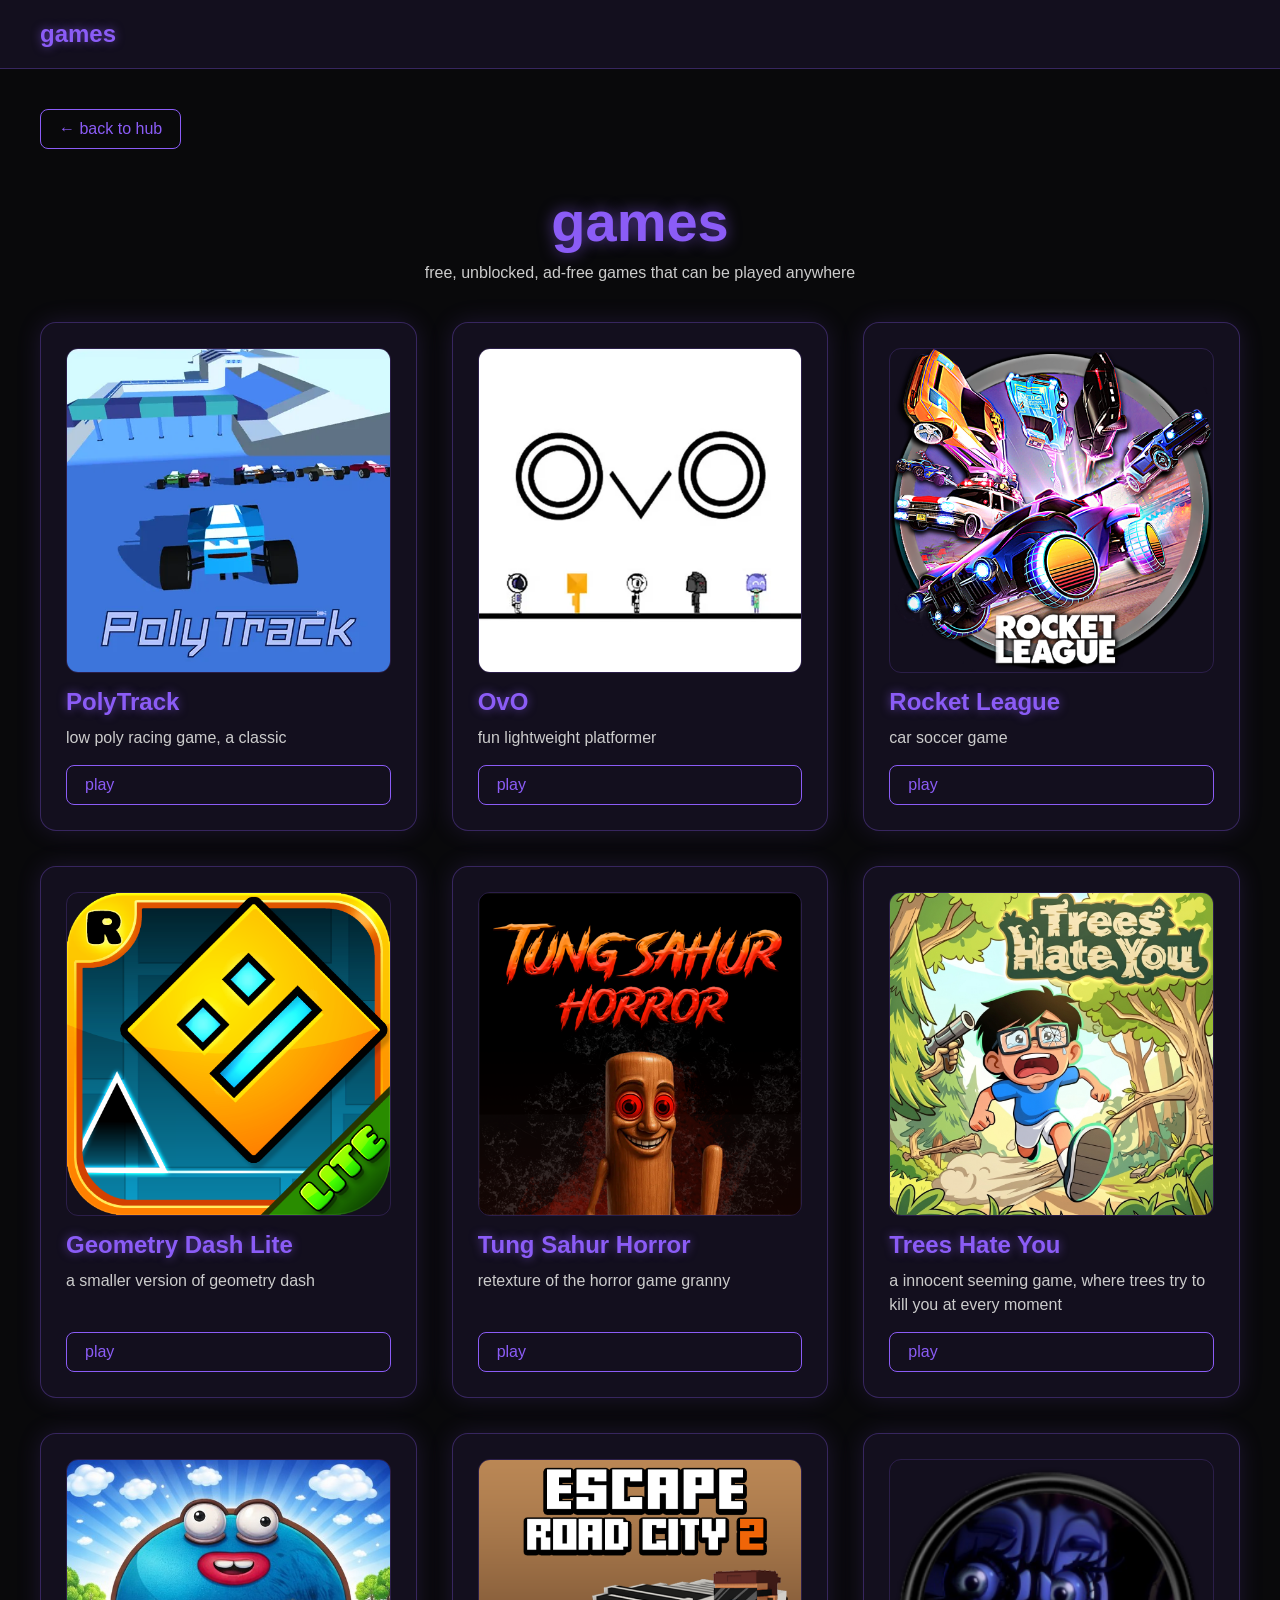
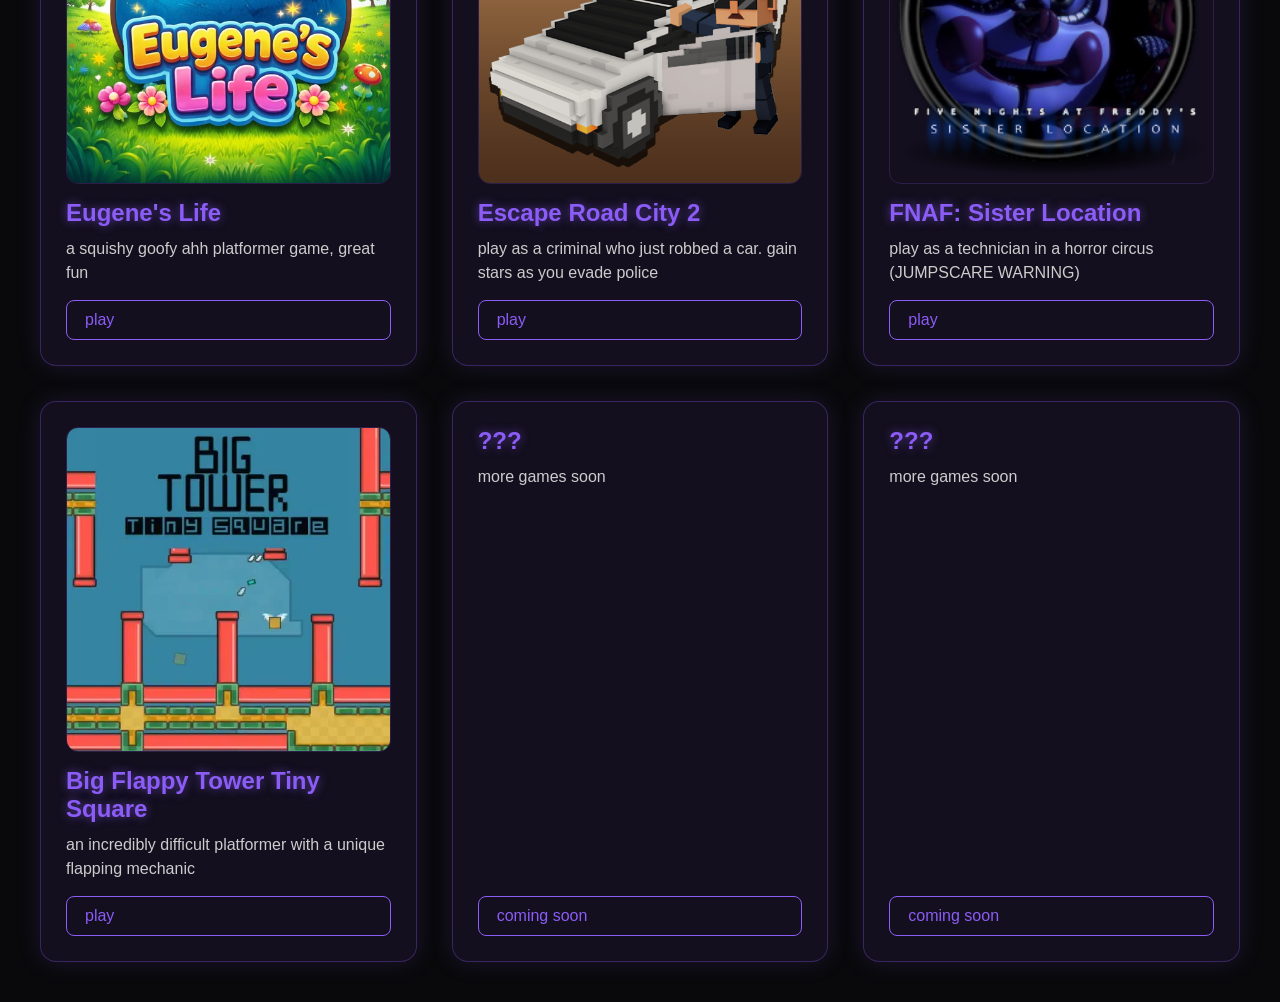
==== games/index.html @ 1b926de5 "minor update" ====
<!DOCTYPE html>
<html lang="en">
<head>
    <meta charset="UTF-8">
    <meta name="viewport" content="width=device-width, initial-scale=1.0">
    <title>games</title>
    <link rel="icon" href="../favicon.ico?v=3">

    <style>
        * {
            margin: 0;
            padding: 0;
            box-sizing: border-box;
        }

        body {
            background: #09090b;
            color: #ffffff;
            font-family: -apple-system, BlinkMacSystemFont, "Segoe UI", sans-serif;
            min-height: 100vh;
        }

        nav {
            padding: 20px 40px;
            border-bottom: 1px solid rgba(139, 92, 246, 0.3);
            background: rgba(139, 92, 246, 0.08);
        }

        nav h2 {
            color: #8b5cf6;
            text-shadow: 0 0 10px rgba(139, 92, 246, 0.6);
        }

        main {
            max-width: 1500px;
            margin: auto;
            padding: 40px;
        }

        .hero {
            text-align: center;
            margin-bottom: 40px;
        }

        .hero h1 {
            font-size: 56px;
            color: #8b5cf6;
            text-shadow: 0 0 15px rgba(139, 92, 246, 0.6);
        }

        .hero p {
            color: #cccccc;
            margin-top: 10px;
        }

        .back {
            margin-bottom: 40px;
            display: inline-block;
        }

        .grid {
            display: grid;
            grid-template-columns: repeat(auto-fit, minmax(280px, 1fr));
            gap: 35px;
        }

        .card {
            background: rgba(139, 92, 246, 0.08);
            border: 1px solid rgba(139, 92, 246, 0.3);
            border-radius: 16px;
            padding: 25px;
            box-shadow: 0 0 25px rgba(139, 92, 246, 0.15);
            transition: 0.2s;

            display: flex;
            flex-direction: column;
        }

        .card:hover {
            transform: translateY(-4px);
            box-shadow: 0 0 30px rgba(139, 92, 246, 0.25);
        }

        .card img {
            width: 100%;
            aspect-ratio: 1 / 1;
            object-fit: cover;
            border-radius: 12px;
            margin-bottom: 15px;
            border: 1px solid rgba(139, 92, 246, 0.2);
        }

        .card h2 {
            color: #8b5cf6;
            margin-bottom: 10px;
            text-shadow: 0 0 10px rgba(139, 92, 246, 0.6);
        }

        .card p {
            color: #cccccc;
            line-height: 1.5;
            margin-bottom: 15px;
        }

        .button {
            display: inline-block;
            margin-top: auto;
            padding: 10px 18px;
            border: 1px solid #8b5cf6;
            border-radius: 8px;
            color: #8b5cf6;
            text-decoration: none;
            transition: 0.2s;
        }

        .button:hover {
            background: #8b5cf6;
            color: #09090b;
            box-shadow: 0 0 15px #8b5cf6;
        }
    </style>
</head>
<body>

    <nav>
        <h2>games</h2>
    </nav>

    <main>

        <a href="/home.html" class="button back">← back to hub</a>

        <section class="hero">
            <h1>games</h1>
            <p>free, unblocked, ad-free games that can be played anywhere</p>
        </section>

        <section class="grid">

            <div class="card">
                <img src="/images/games/polytrackthumbnail.webp" alt="PolyTrack">
                <h2>PolyTrack</h2>
                <p>low poly racing game, a classic</p>
                <a href="/games/polytrack/" class="button">play</a>
            </div>

            <div class="card">
                <img src="/images/games/ovothumbnail.webp" alt="OvO">
                <h2>OvO</h2>
                <p>fun lightweight platformer</p>
                <a href="/games/ovo/" class="button">play</a>
            </div>

            <div class="card">
                <img src="/images/games/rocketleaguethumbnail.png" alt="Rocket League">
                <h2>Rocket League</h2>
                <p>car soccer game</p>
                <a href="/games/rocketleague/" class="button">play</a>
            </div>

            <div class="card">
                <img src="/images/games/gdlitethumbnail.png" alt="Geometry Dash Lite">
                <h2>Geometry Dash Lite</h2>
                <p>a smaller version of geometry dash</p>
                <a href="/games/gdlite/" class="button">play</a>
            </div>

            <div class="card">
                <img src="/images/games/tungsahurhorrorthumbnail.png" alt="Tung Sahur Horror">
                <h2>Tung Sahur Horror</h2>
                <p>retexture of the horror game granny</p>
                <a href="/games/tungsahurhorror/" class="button">play</a>
            </div>

            <div class="card">
                <img src="/images/games/treeshateyouthumbnail.jpg" alt="Trees Hate You">
                <h2>Trees Hate You</h2>
                <p>a innocent seeming game, where trees try to kill you at every moment</p>
                <a href="/games/treeshateyou/" class="button">play</a>
            </div>

            <div class="card">
                <img src="/images/games/eugeneslifethumbnail.jpg" alt="Eugene's Life">
                <h2>Eugene's Life</h2>
                <p>a squishy goofy ahh platformer game, great fun</p>
                <a href="/games/eugeneslife" class="button">play</a>
            </div>

            <div class="card">
                <img src="/images/games/escaperoadcity2thumbnail.png" alt="Escape Road City 2">
                <h2>Escape Road City 2</h2>
                <p>play as a criminal who just robbed a car. gain stars as you evade police</p>
                <a href="/games/escaperoadcity2" class="button">play</a>
            </div>

            <div class="card">
                <img src="/images/games/fnafsisterlocationthumbnail.png" alt="FNAF: Sister Location">
                <h2>FNAF: Sister Location</h2>
                <p>play as a technician in a horror circus (JUMPSCARE WARNING)</p>
                <a href="/games/fnafsisterlocation" class="button">play</a>
            </div>

            <div class="card">
                <img src="/images/games/bigflappytowertinysquarethumbnail.webp" alt="Big Flappy Tower Tiny Square">
                <h2>Big Flappy Tower Tiny Square</h2>
                <p>an incredibly difficult platformer with a unique flapping mechanic</p>
                <a href="/games/bigflappytowertinysquare" class="button">play</a>
            </div>

            <div class="card">
                <h2>???</h2>
                <p>more games soon</p>
                <a href="#" class="button">coming soon</a>
            </div>

            <div class="card">
                <h2>???</h2>
                <p>more games soon</p>
                <a href="#" class="button">coming soon</a>
            </div>

        </section>

    </main>

</body>
</html>
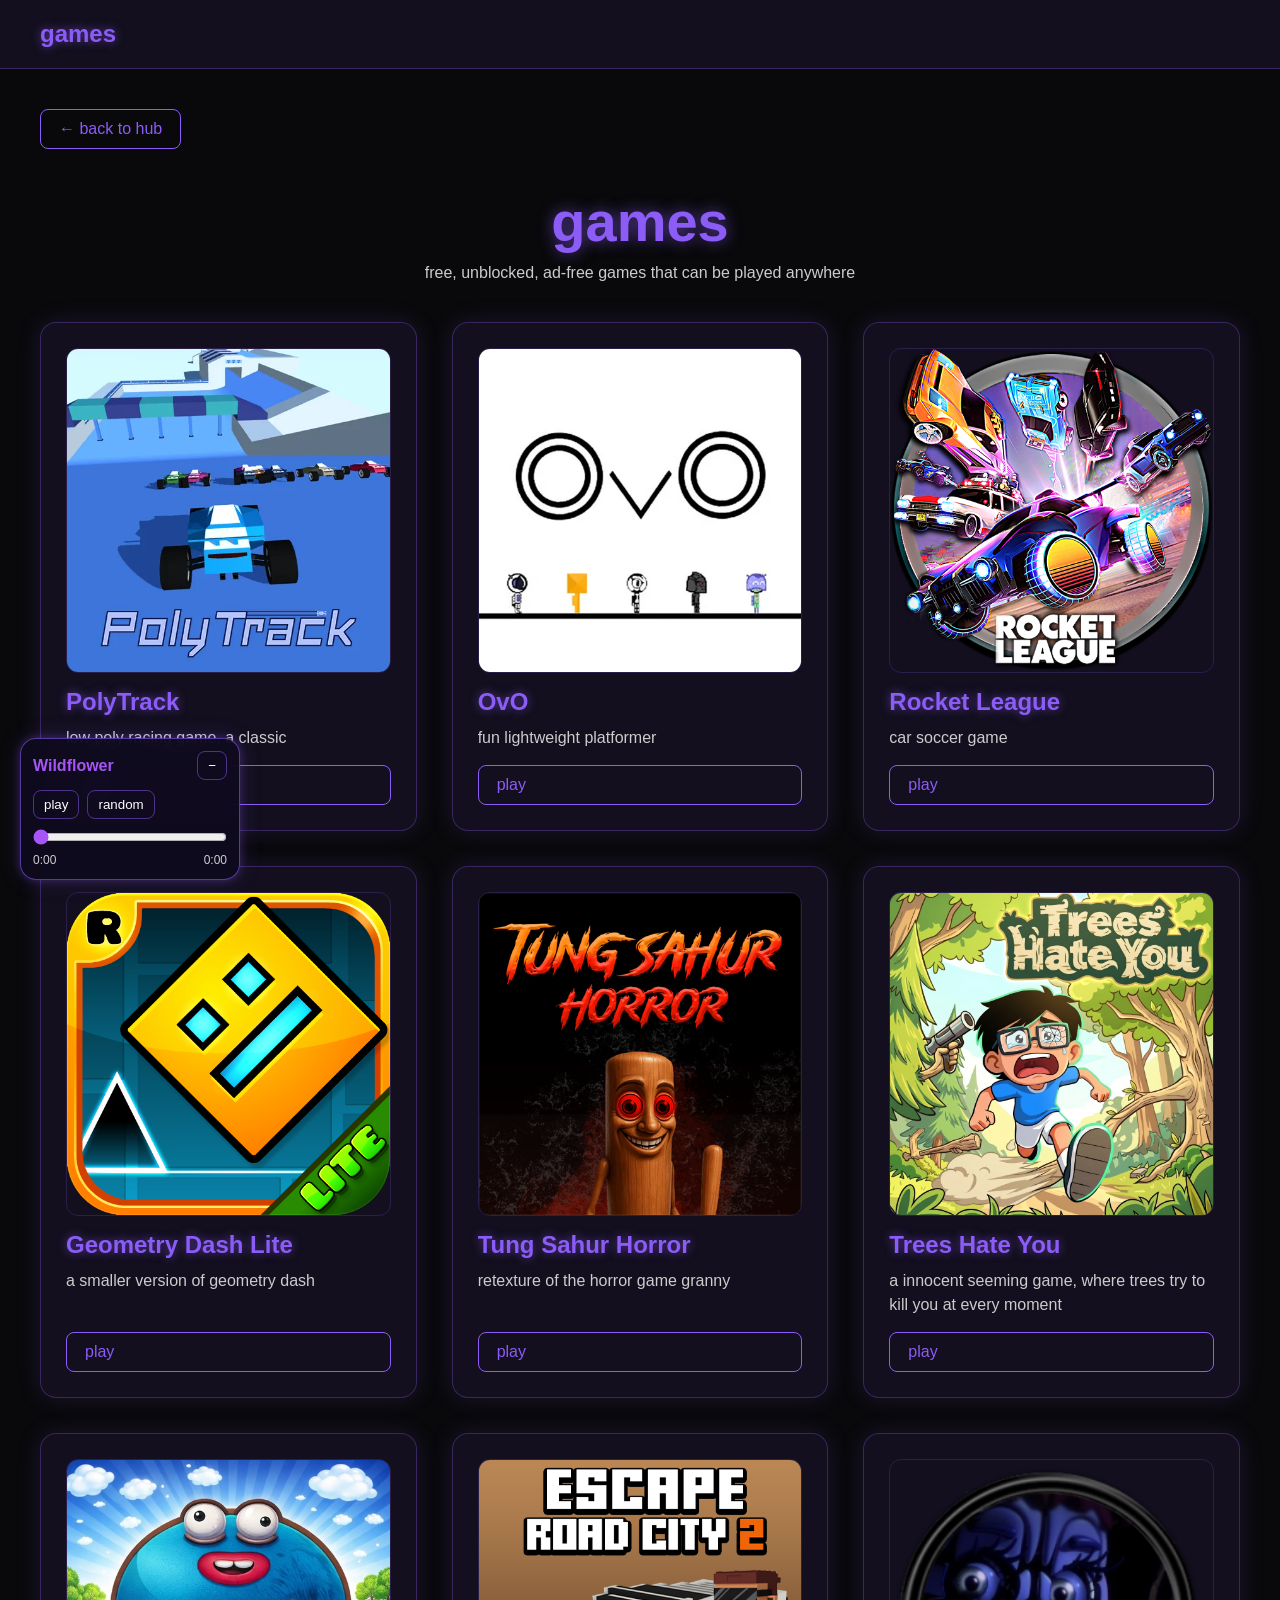
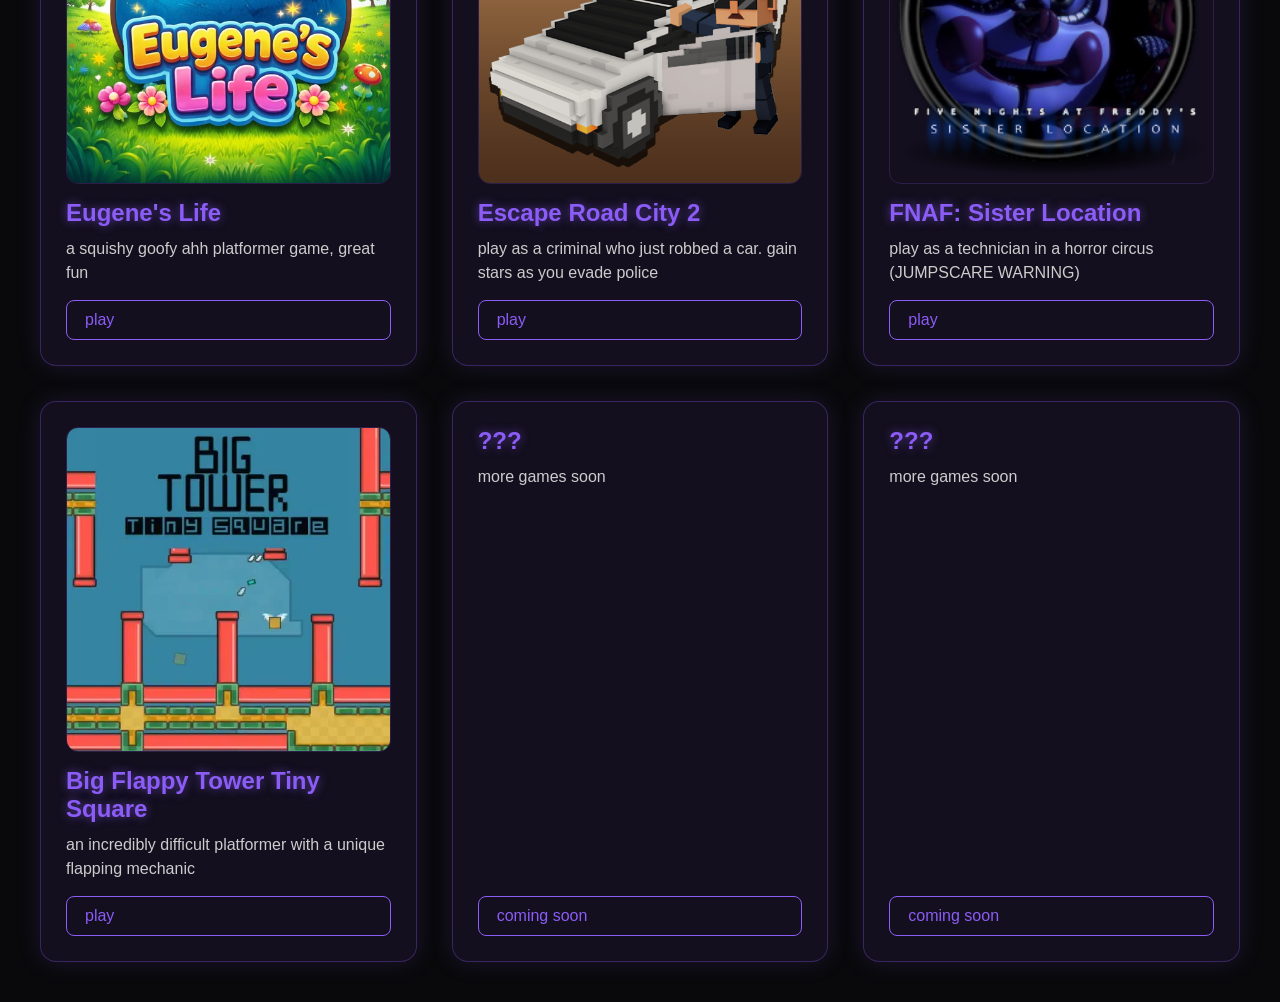
==== commit 209674a5: "multiple mini music player updates" ====
--- a/games/index.html
+++ b/games/index.html
@@ -5,7 +5,7 @@
     <meta name="viewport" content="width=device-width, initial-scale=1.0">
     <title>games</title>
     <link rel="icon" href="../favicon.ico?v=3">
-
+    <link rel="stylesheet" href="/music-player.css">
     <style>
         * {
             margin: 0;
@@ -222,6 +222,6 @@
         </section>
 
     </main>
-
+    <script src="/music-player.js"></script>
 </body>
 </html>
--- a/music-player.css
+++ b/music-player.css
@@ -0,0 +1,82 @@
+#music-player {
+  position: fixed;
+  bottom: 20px;
+  left: 20px;
+
+  width: 220px;
+
+  background: rgba(15, 10, 30, 0.9);
+  backdrop-filter: blur(12px);
+
+  border: 1px solid rgba(139, 92, 246, 0.6);
+  border-radius: 16px;
+
+  padding: 12px;
+
+  color: white;
+  font-family: Arial, sans-serif;
+
+  z-index: 9999;
+
+  box-shadow:
+    0 0 10px rgba(139, 92, 246, 0.3),
+    0 0 25px rgba(139, 92, 246, 0.15);
+}
+
+#music-header {
+  display: flex;
+  justify-content: space-between;
+  align-items: center;
+
+  margin-bottom: 10px;
+
+  font-weight: bold;
+  color: #a855f7;
+
+  cursor: move;
+}
+
+#song-title {
+  overflow: hidden;
+  white-space: nowrap;
+  text-overflow: ellipsis;
+}
+
+#music-controls {
+  display: flex;
+  gap: 8px;
+}
+
+#music-controls button,
+#music-minimize {
+  background: transparent;
+  border: 1px solid rgba(139, 92, 246, 0.5);
+
+  color: white;
+
+  border-radius: 8px;
+
+  padding: 6px 10px;
+
+  cursor: pointer;
+}
+
+#music-controls button:hover,
+#music-minimize:hover {
+  background: rgba(139, 92, 246, 0.2);
+}
+#music-progress {
+  width: 100%;
+  margin-top: 10px;
+}
+
+#music-time {
+  display: flex;
+  justify-content: space-between;
+  font-size: 12px;
+  opacity: 0.8;
+  margin-top: 4px;
+}
+#music-progress {
+  accent-color: #a855f7;
+}
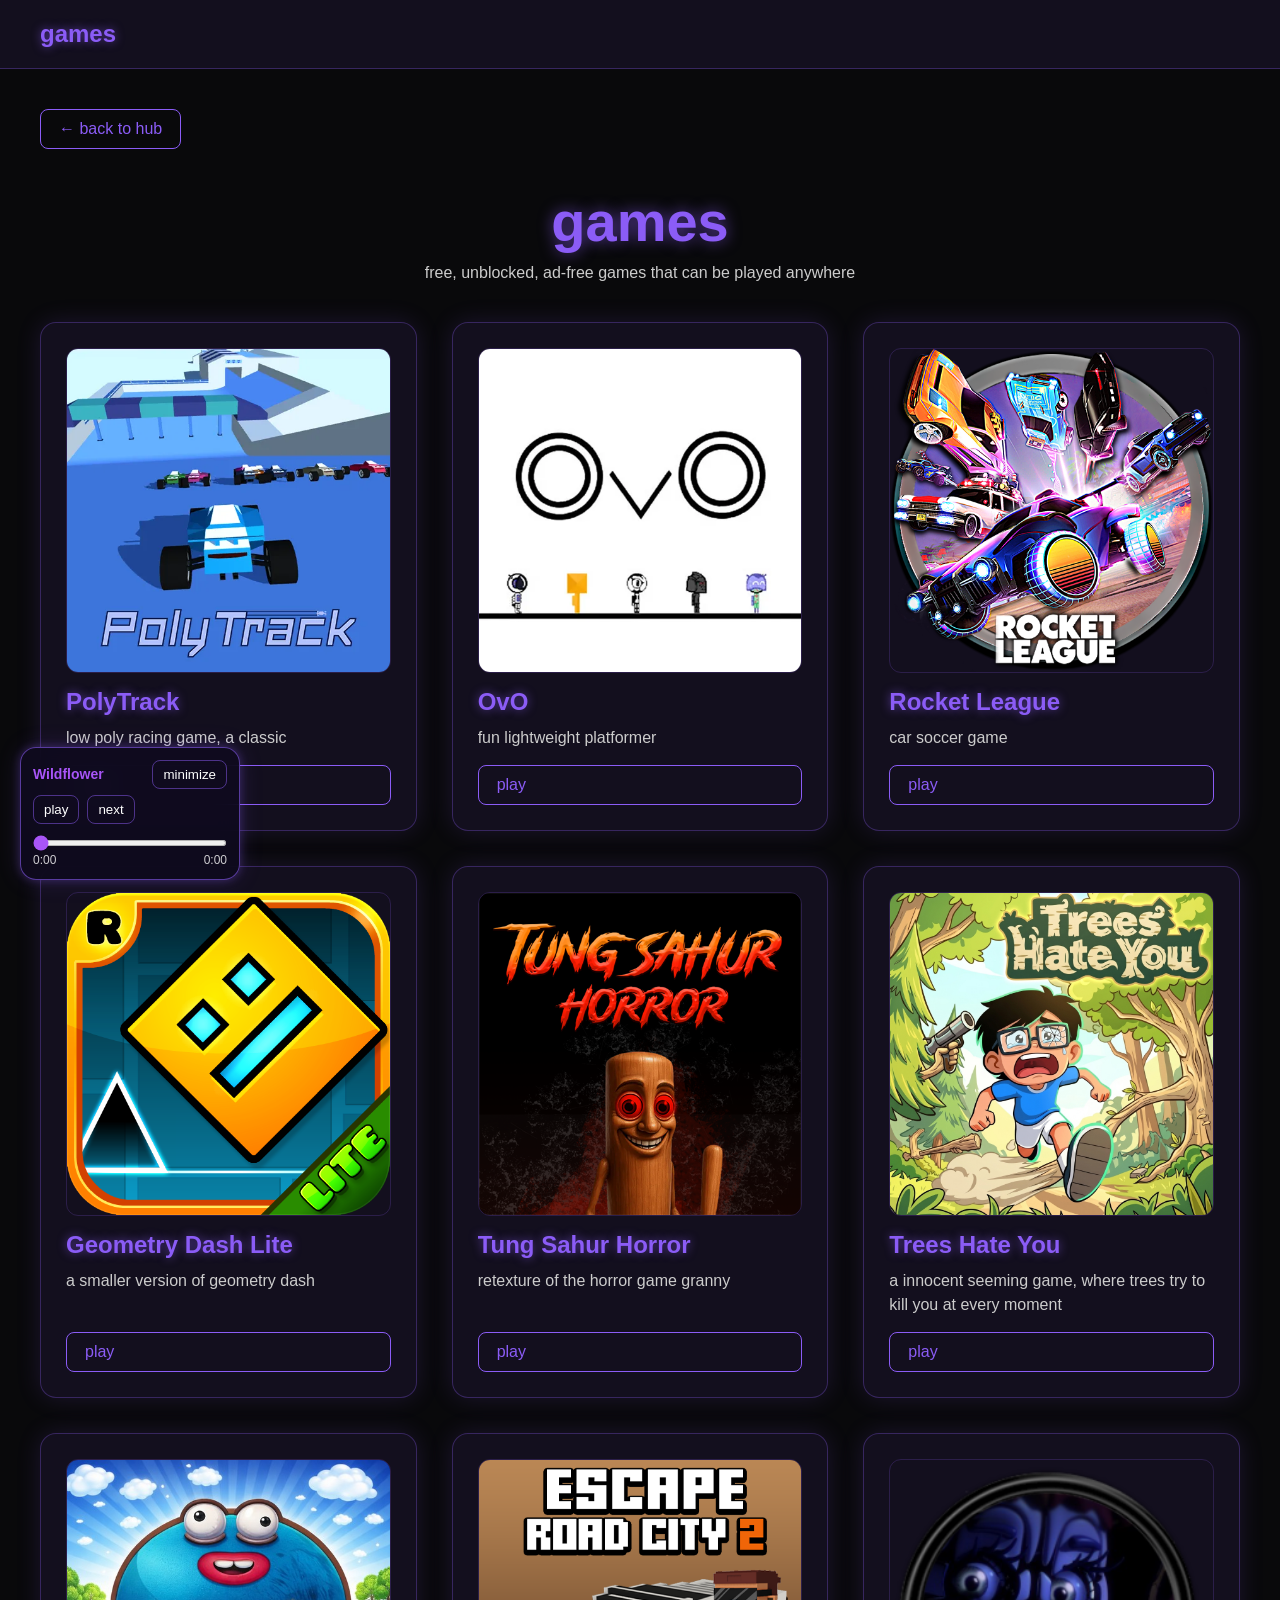
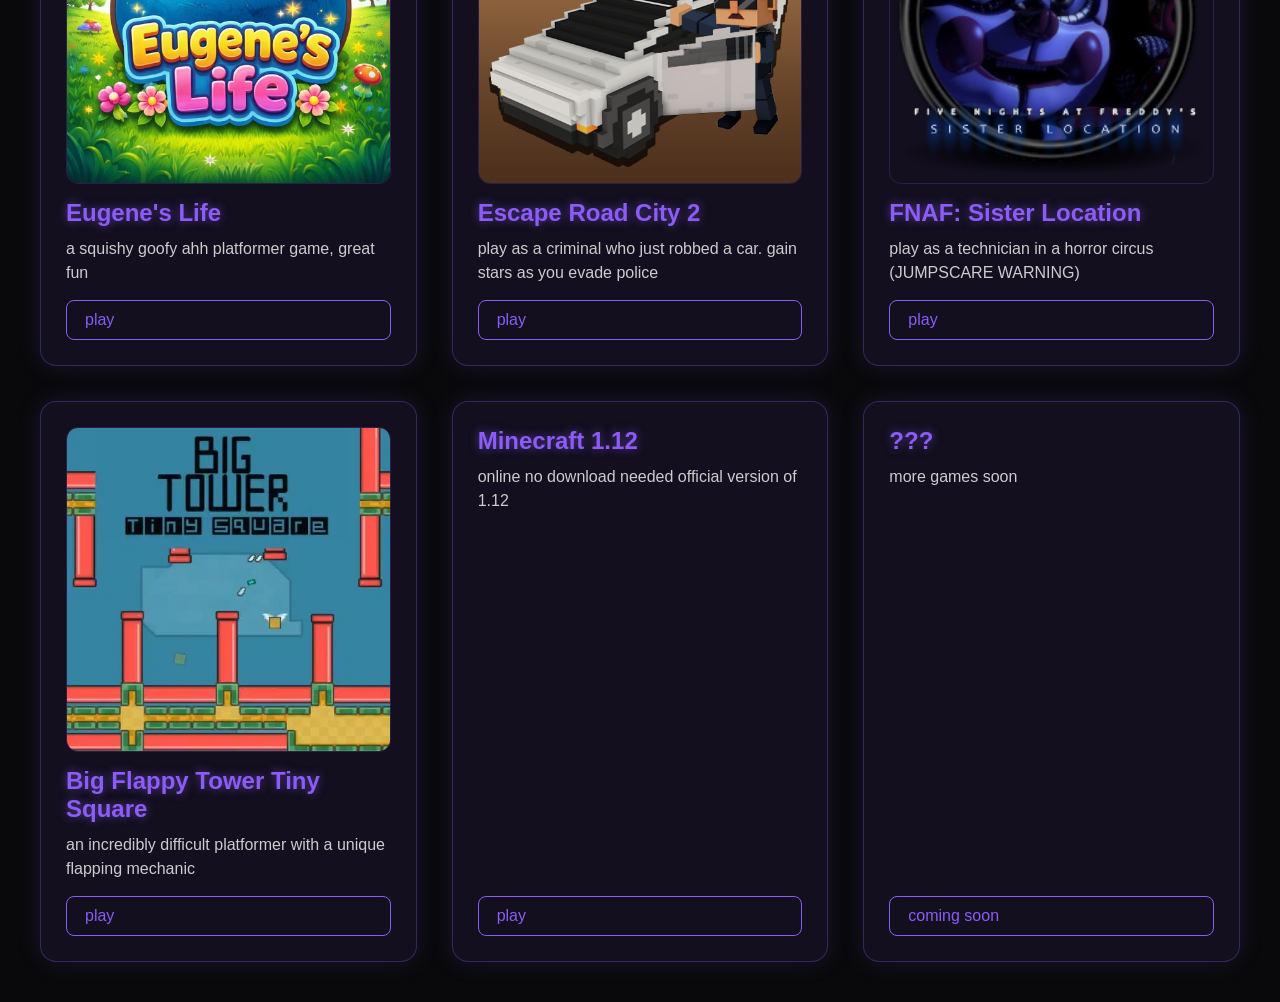
==== commit 046ba002: "added minecraft" ====
--- a/games/index.html
+++ b/games/index.html
@@ -208,9 +208,9 @@
             </div>
 
             <div class="card">
-                <h2>???</h2>
-                <p>more games soon</p>
-                <a href="#" class="button">coming soon</a>
+                <h2>Minecraft 1.12</h2>
+                <p>online no download needed official version of 1.12</p>
+                <a href="/games/minecraft" class="button">play</a>
             </div>
 
             <div class="card">
--- a/music-player.css
+++ b/music-player.css
@@ -1,9 +1,19 @@
+html, body {
+  margin: 0;
+  padding: 0;
+  font-size: 16px;
+}
+
 #music-player {
+  transform: scale(0.95);
+  box-sizing: border-box;
+  font-size: 14px;
+  line-height: 1.1;
   position: fixed;
   bottom: 20px;
   left: 20px;
-
-  width: 220px;
+  width: 220px; !important;
+  transform: scale(1) !important;
 
   background: rgba(15, 10, 30, 0.9);
   backdrop-filter: blur(12px);
@@ -23,12 +33,18 @@
     0 0 25px rgba(139, 92, 246, 0.15);
 }
 
+#music-player * {
+    margin: 0;
+    padding: 0;
+    box-sizing: border-box;
+}
+
 #music-header {
   display: flex;
   justify-content: space-between;
   align-items: center;
 
-  margin-bottom: 10px;
+  margin-bottom: 6px;
 
   font-weight: bold;
   color: #a855f7;
@@ -45,6 +61,7 @@
 #music-controls {
   display: flex;
   gap: 8px;
+  margin-bottom: 6px
 }
 
 #music-controls button,
@@ -68,6 +85,9 @@
 #music-progress {
   width: 100%;
   margin-top: 10px;
+  accent-color: #a855f7;
+  touch-action: none;
+  height: 6px;
 }
 
 #music-time {
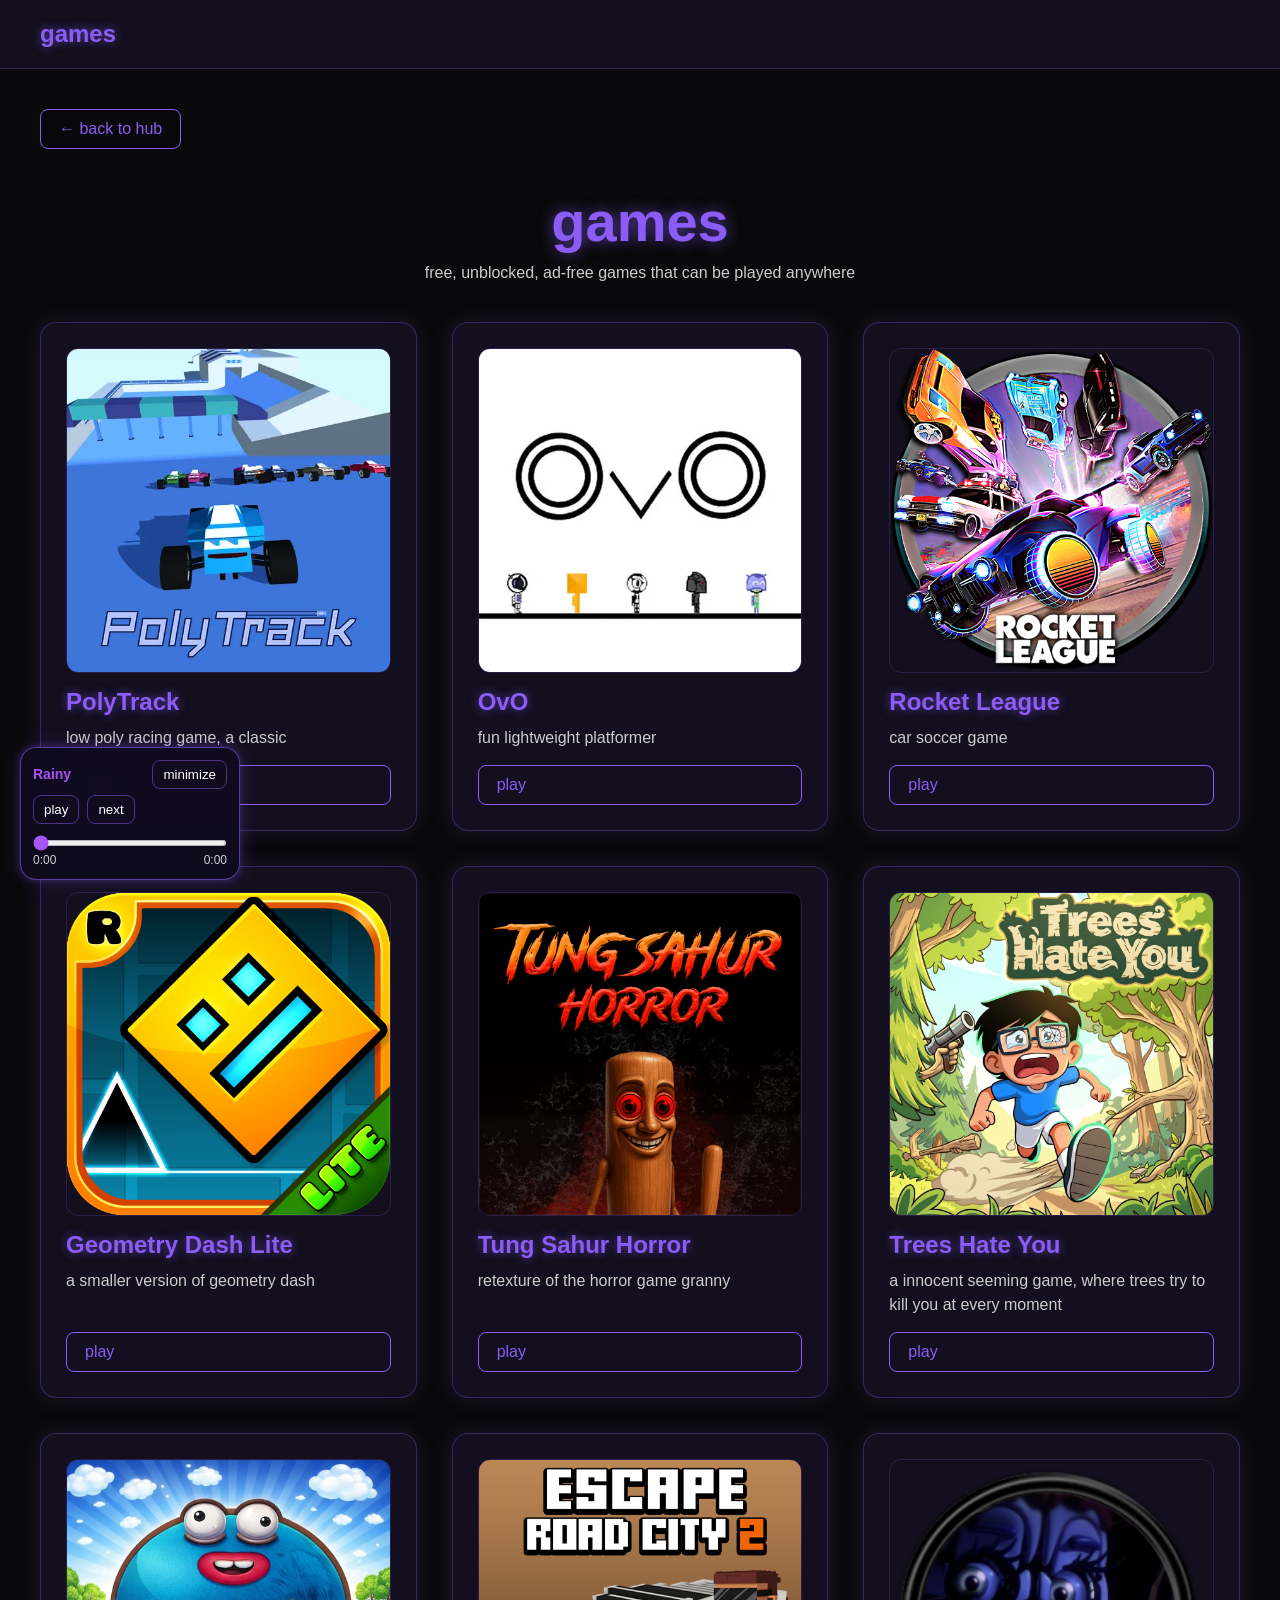
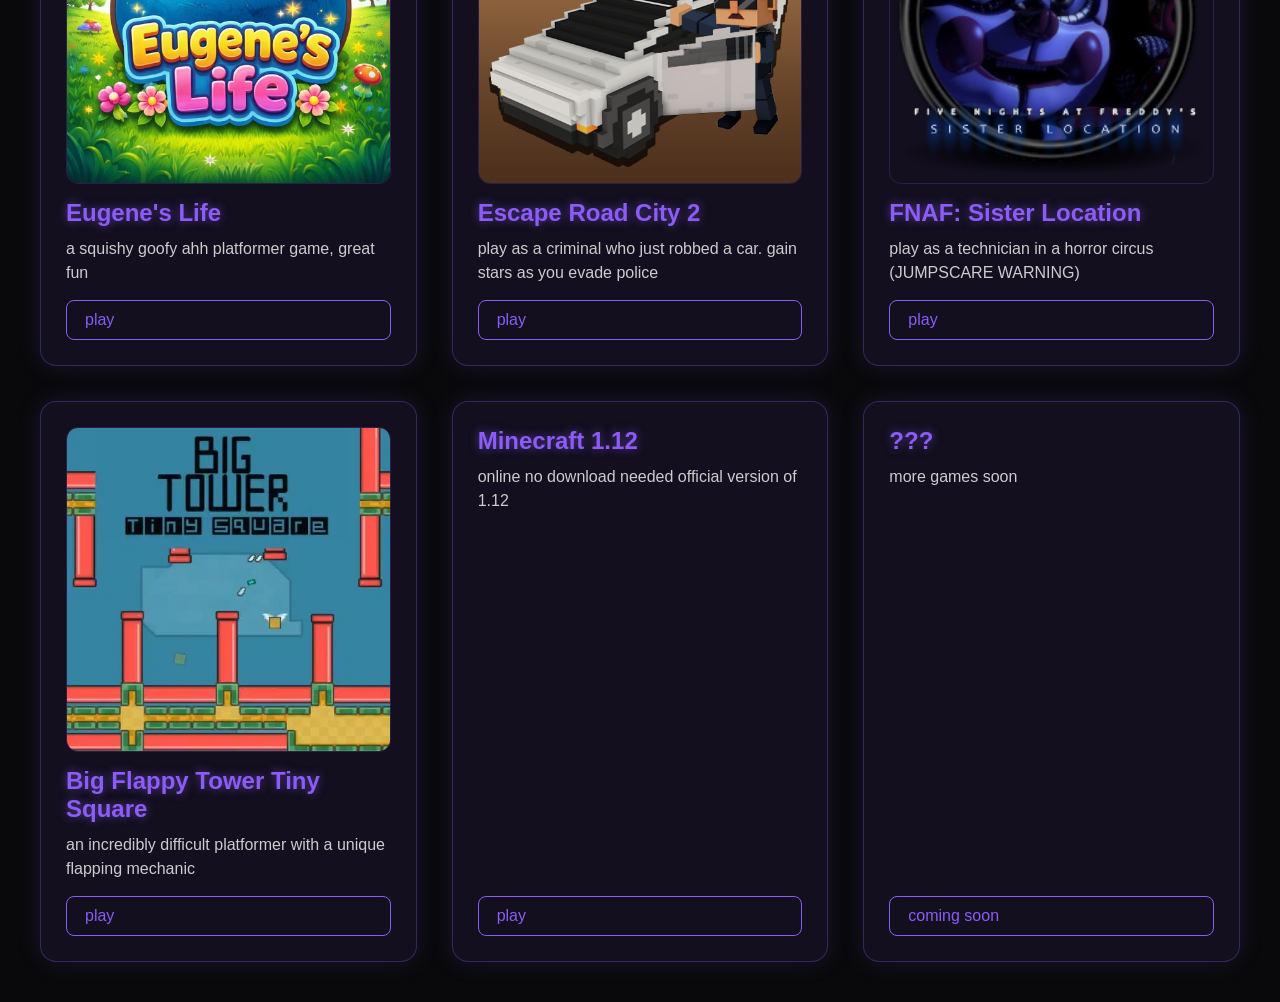
==== commit e368134c: "added minecraft" ====
--- a/games/index.html
+++ b/games/index.html
@@ -183,34 +183,34 @@
                 <img src="/images/games/eugeneslifethumbnail.jpg" alt="Eugene's Life">
                 <h2>Eugene's Life</h2>
                 <p>a squishy goofy ahh platformer game, great fun</p>
-                <a href="/games/eugeneslife" class="button">play</a>
+                <a href="/games/eugeneslife/" class="button">play</a>
             </div>
 
             <div class="card">
                 <img src="/images/games/escaperoadcity2thumbnail.png" alt="Escape Road City 2">
                 <h2>Escape Road City 2</h2>
                 <p>play as a criminal who just robbed a car. gain stars as you evade police</p>
-                <a href="/games/escaperoadcity2" class="button">play</a>
+                <a href="/games/escaperoadcity2/" class="button">play</a>
             </div>
 
             <div class="card">
                 <img src="/images/games/fnafsisterlocationthumbnail.png" alt="FNAF: Sister Location">
                 <h2>FNAF: Sister Location</h2>
                 <p>play as a technician in a horror circus (JUMPSCARE WARNING)</p>
-                <a href="/games/fnafsisterlocation" class="button">play</a>
+                <a href="/games/fnafsisterlocation/" class="button">play</a>
             </div>
 
             <div class="card">
                 <img src="/images/games/bigflappytowertinysquarethumbnail.webp" alt="Big Flappy Tower Tiny Square">
                 <h2>Big Flappy Tower Tiny Square</h2>
                 <p>an incredibly difficult platformer with a unique flapping mechanic</p>
-                <a href="/games/bigflappytowertinysquare" class="button">play</a>
+                <a href="/games/bigflappytowertinysquare/" class="button">play</a>
             </div>
 
             <div class="card">
                 <h2>Minecraft 1.12</h2>
                 <p>online no download needed official version of 1.12</p>
-                <a href="/games/minecraft" class="button">play</a>
+                <a href="/games/minecraft/" class="button">play</a>
             </div>
 
             <div class="card">
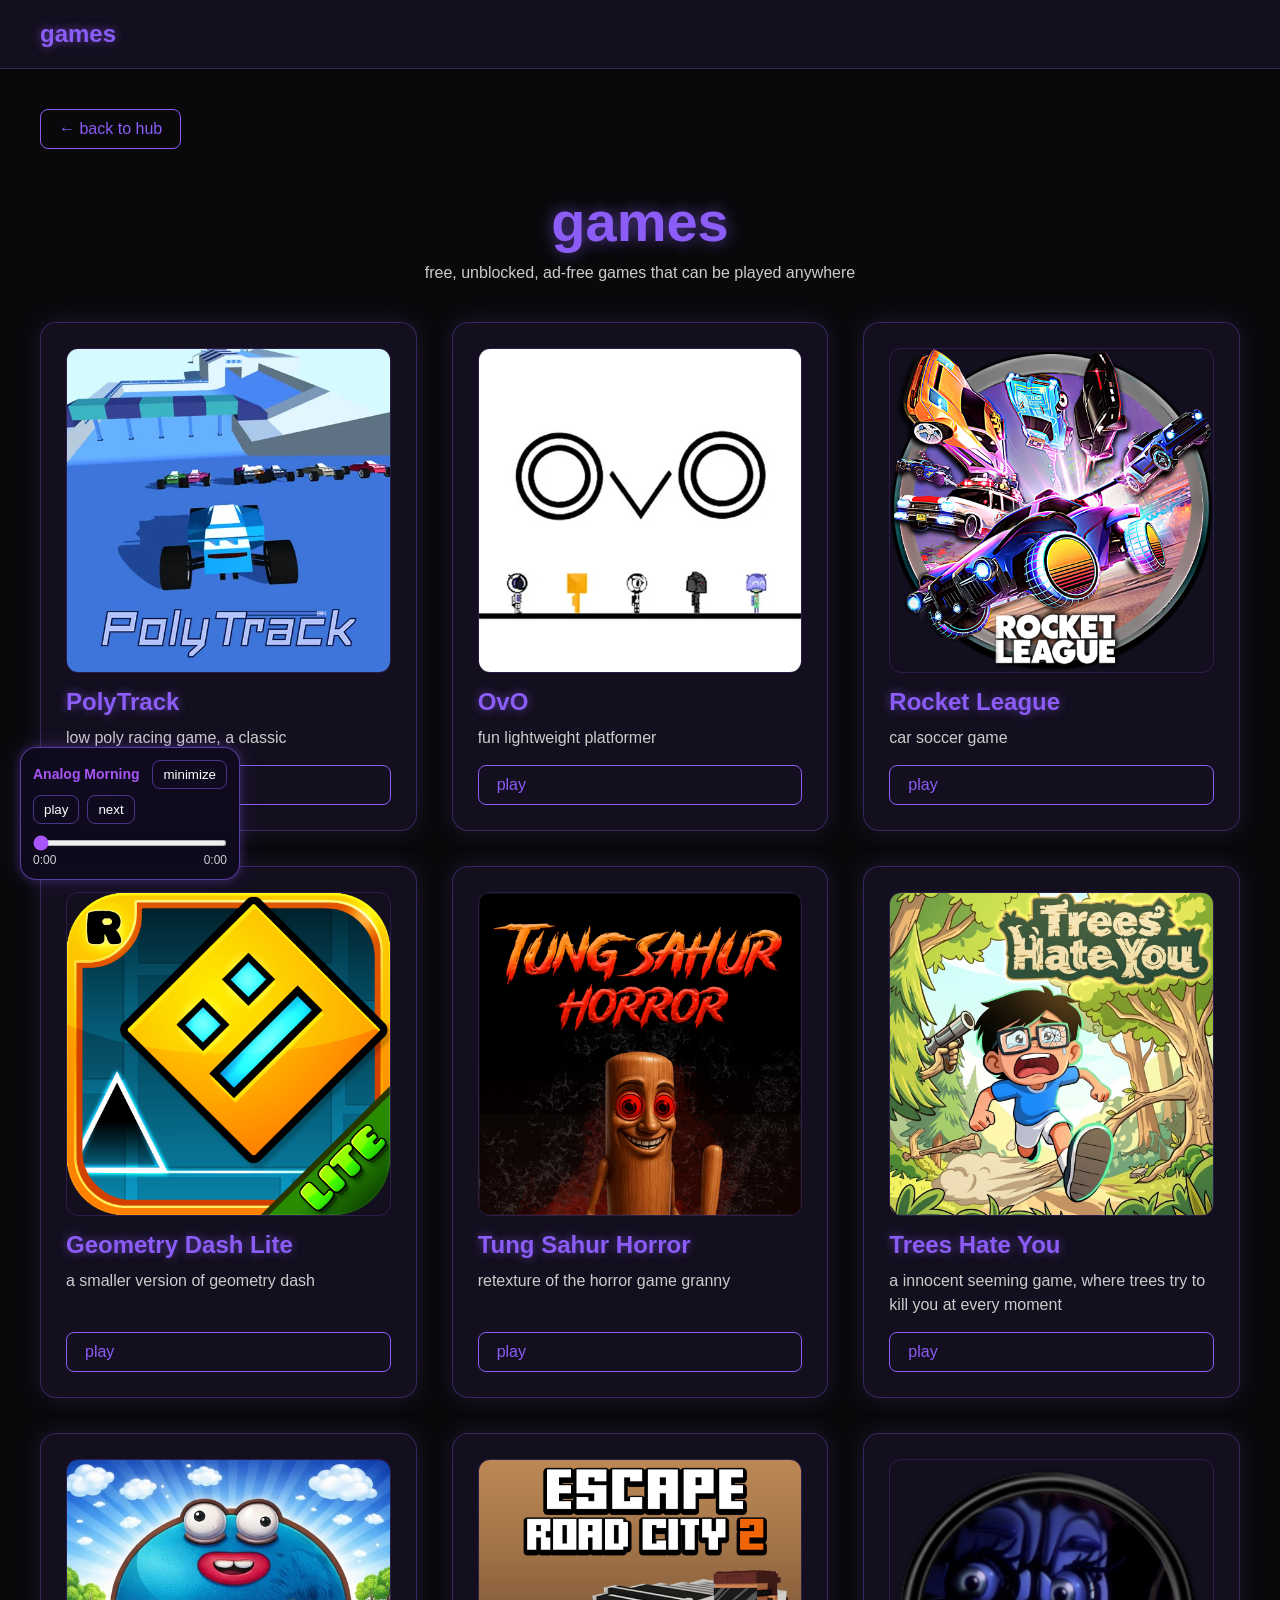
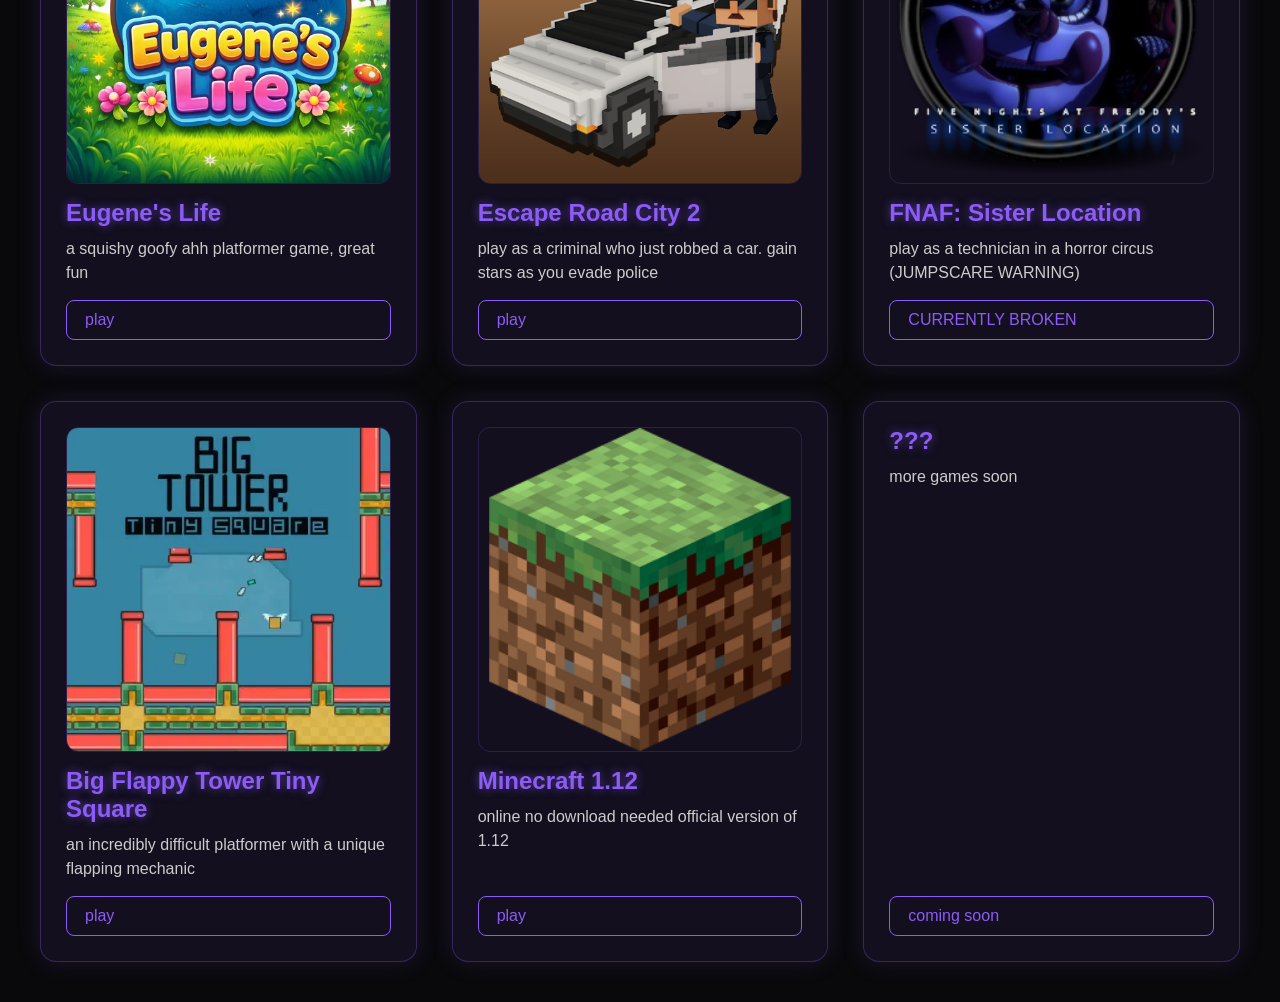
==== commit a3a0114c: "added minecraft thumbnail" ====
--- a/games/index.html
+++ b/games/index.html
@@ -197,7 +197,7 @@
                 <img src="/images/games/fnafsisterlocationthumbnail.png" alt="FNAF: Sister Location">
                 <h2>FNAF: Sister Location</h2>
                 <p>play as a technician in a horror circus (JUMPSCARE WARNING)</p>
-                <a href="/games/fnafsisterlocation/" class="button">play</a>
+                <a href="/games/fnafsisterlocation/" class="button">CURRENTLY BROKEN</a>
             </div>
 
             <div class="card">
@@ -208,7 +208,8 @@
             </div>
 
             <div class="card">
-                <h2>Minecraft 1.12</h2>
+                <img src="/images/games/minecraft.png" alt="Minecraft">
+	        <h2>Minecraft 1.12</h2>
                 <p>online no download needed official version of 1.12</p>
                 <a href="/games/minecraft/" class="button">play</a>
             </div>
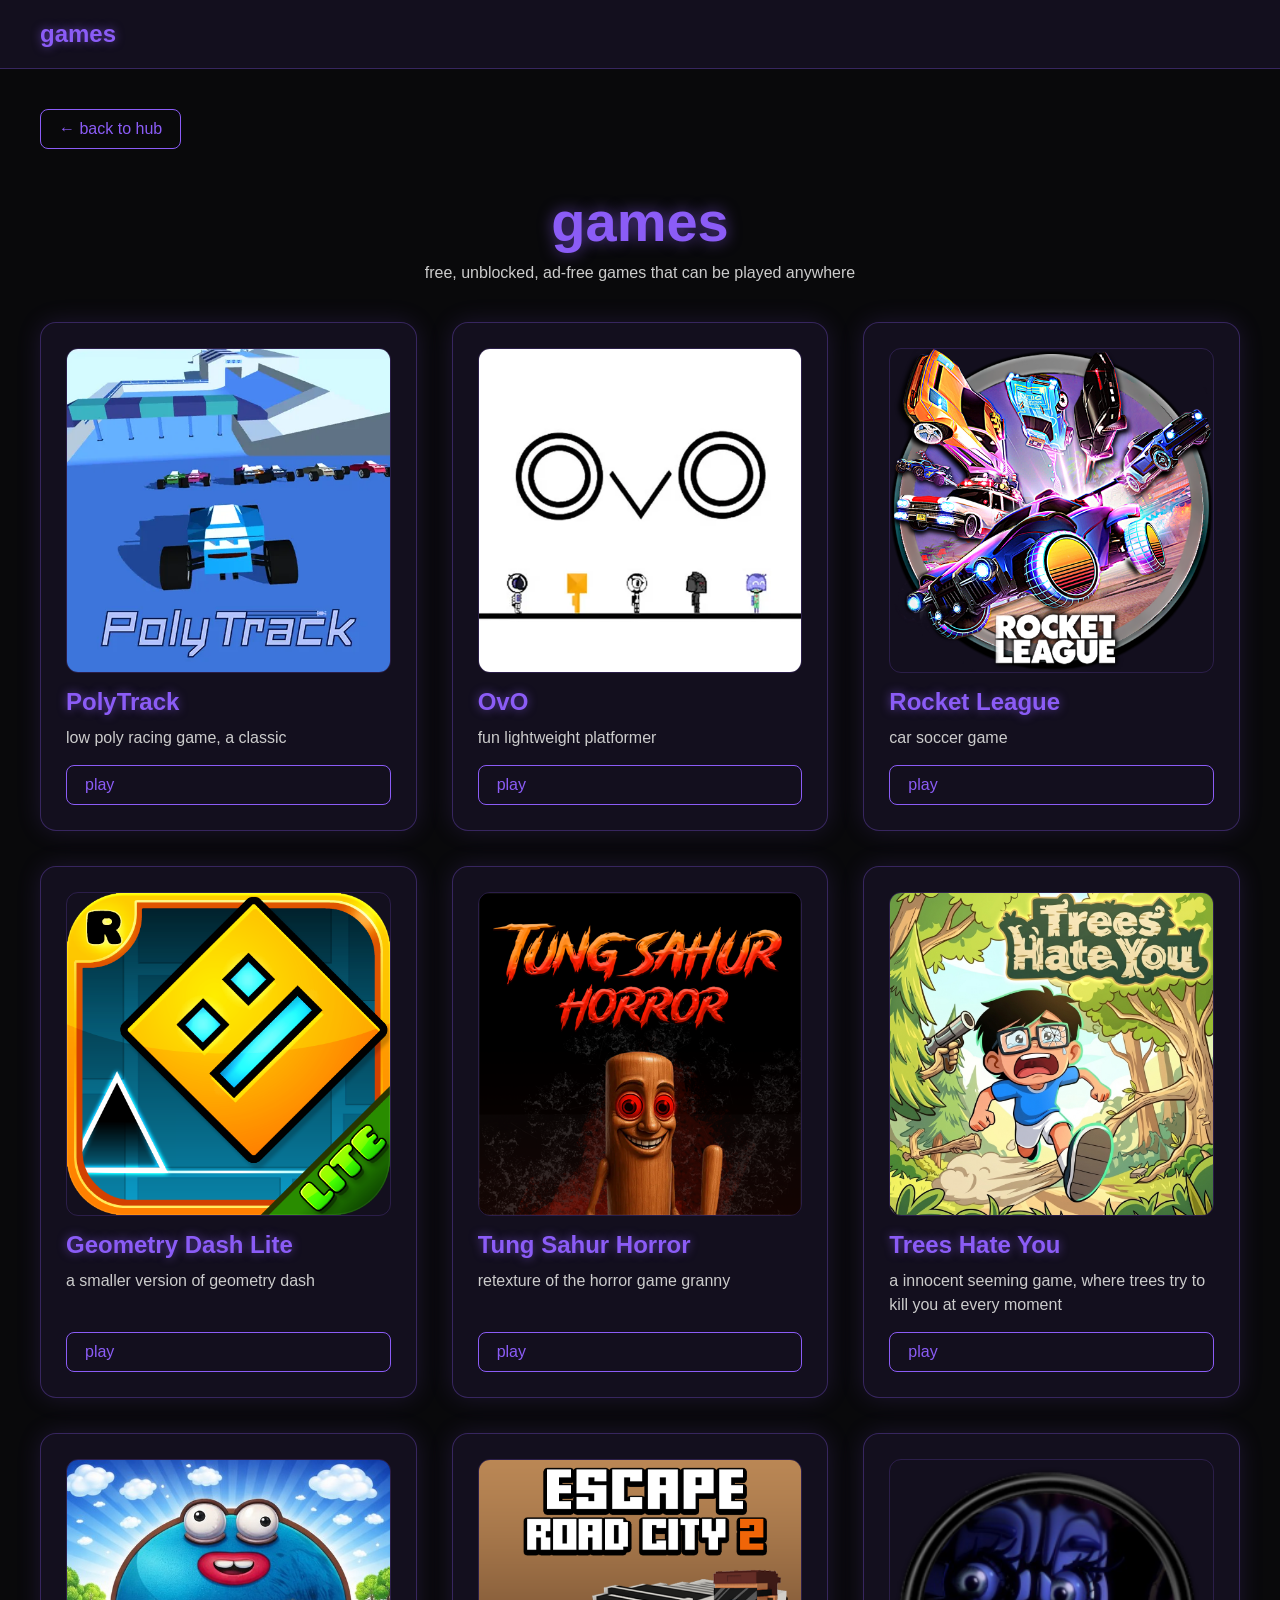
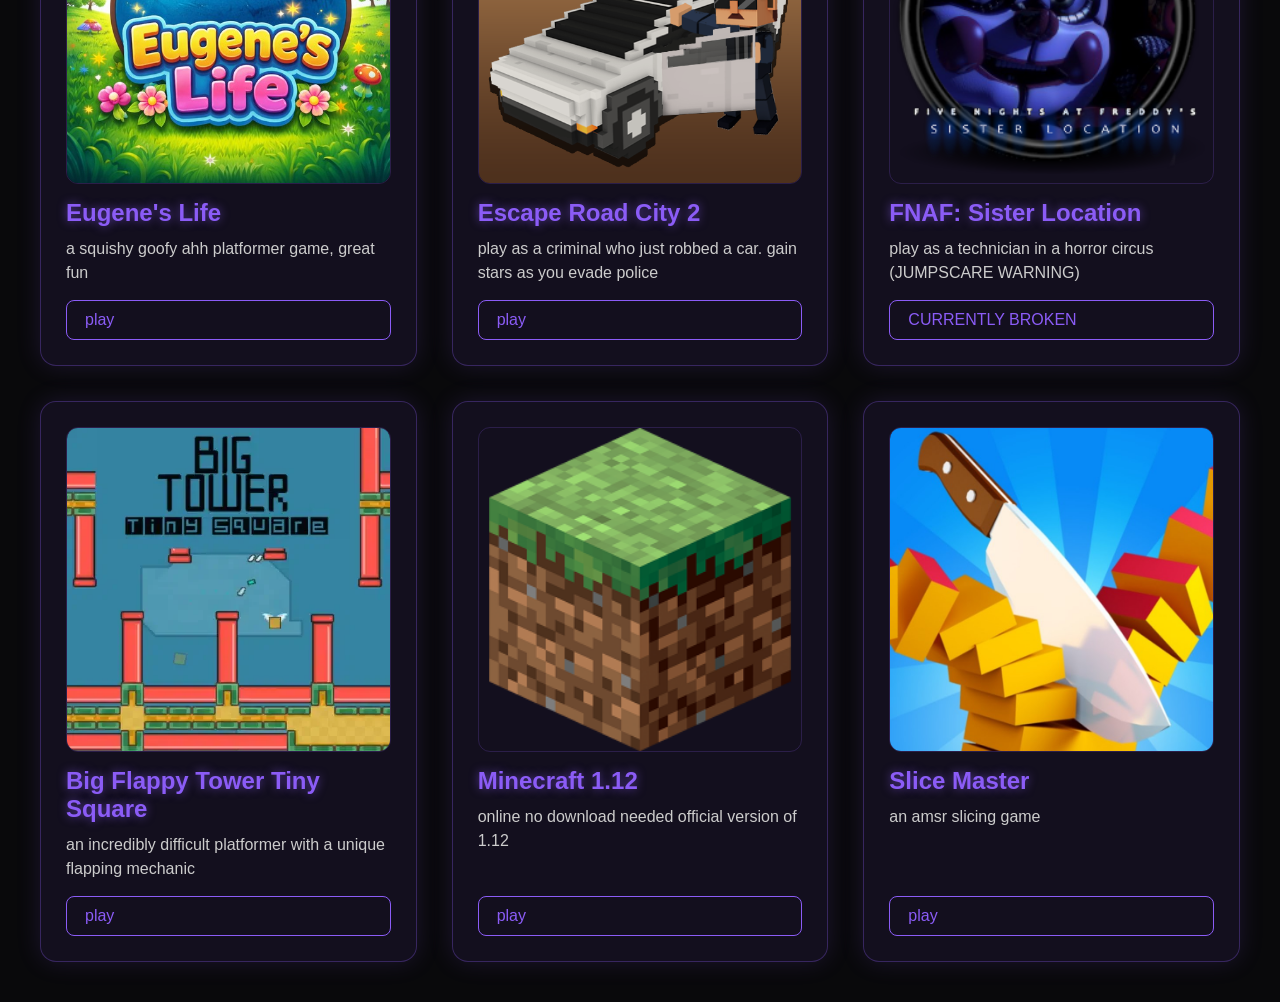
==== commit c9fc225b: "added slice master" ====
--- a/games/index.html
+++ b/games/index.html
@@ -215,9 +215,10 @@
             </div>
 
             <div class="card">
-                <h2>???</h2>
-                <p>more games soon</p>
-                <a href="#" class="button">coming soon</a>
+                <img src="/images/games/slicemaster.jpg" alt="Slice Master">
+	        <h2>Slice Master</h2>
+                <p>an amsr slicing game</p>
+                <a href="/games/slicemaster/" class="button">play</a>
             </div>
 
         </section>
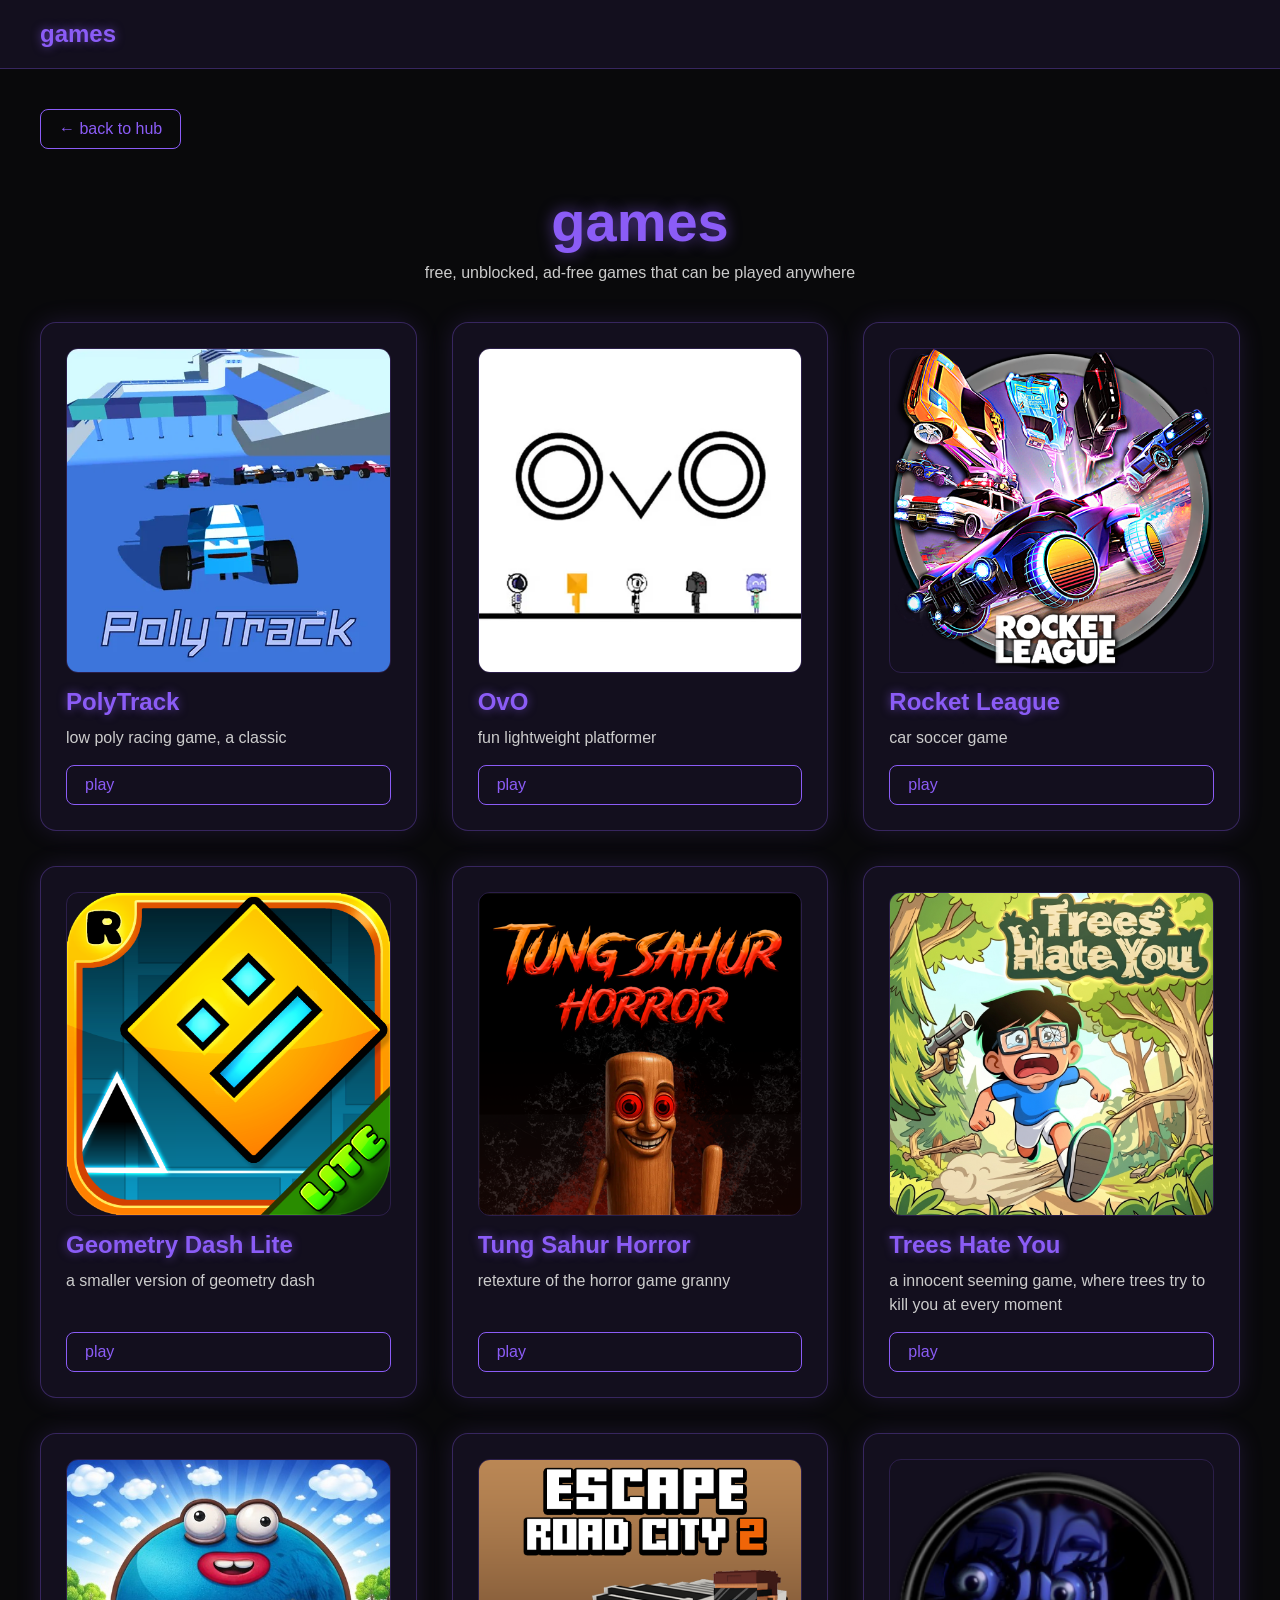
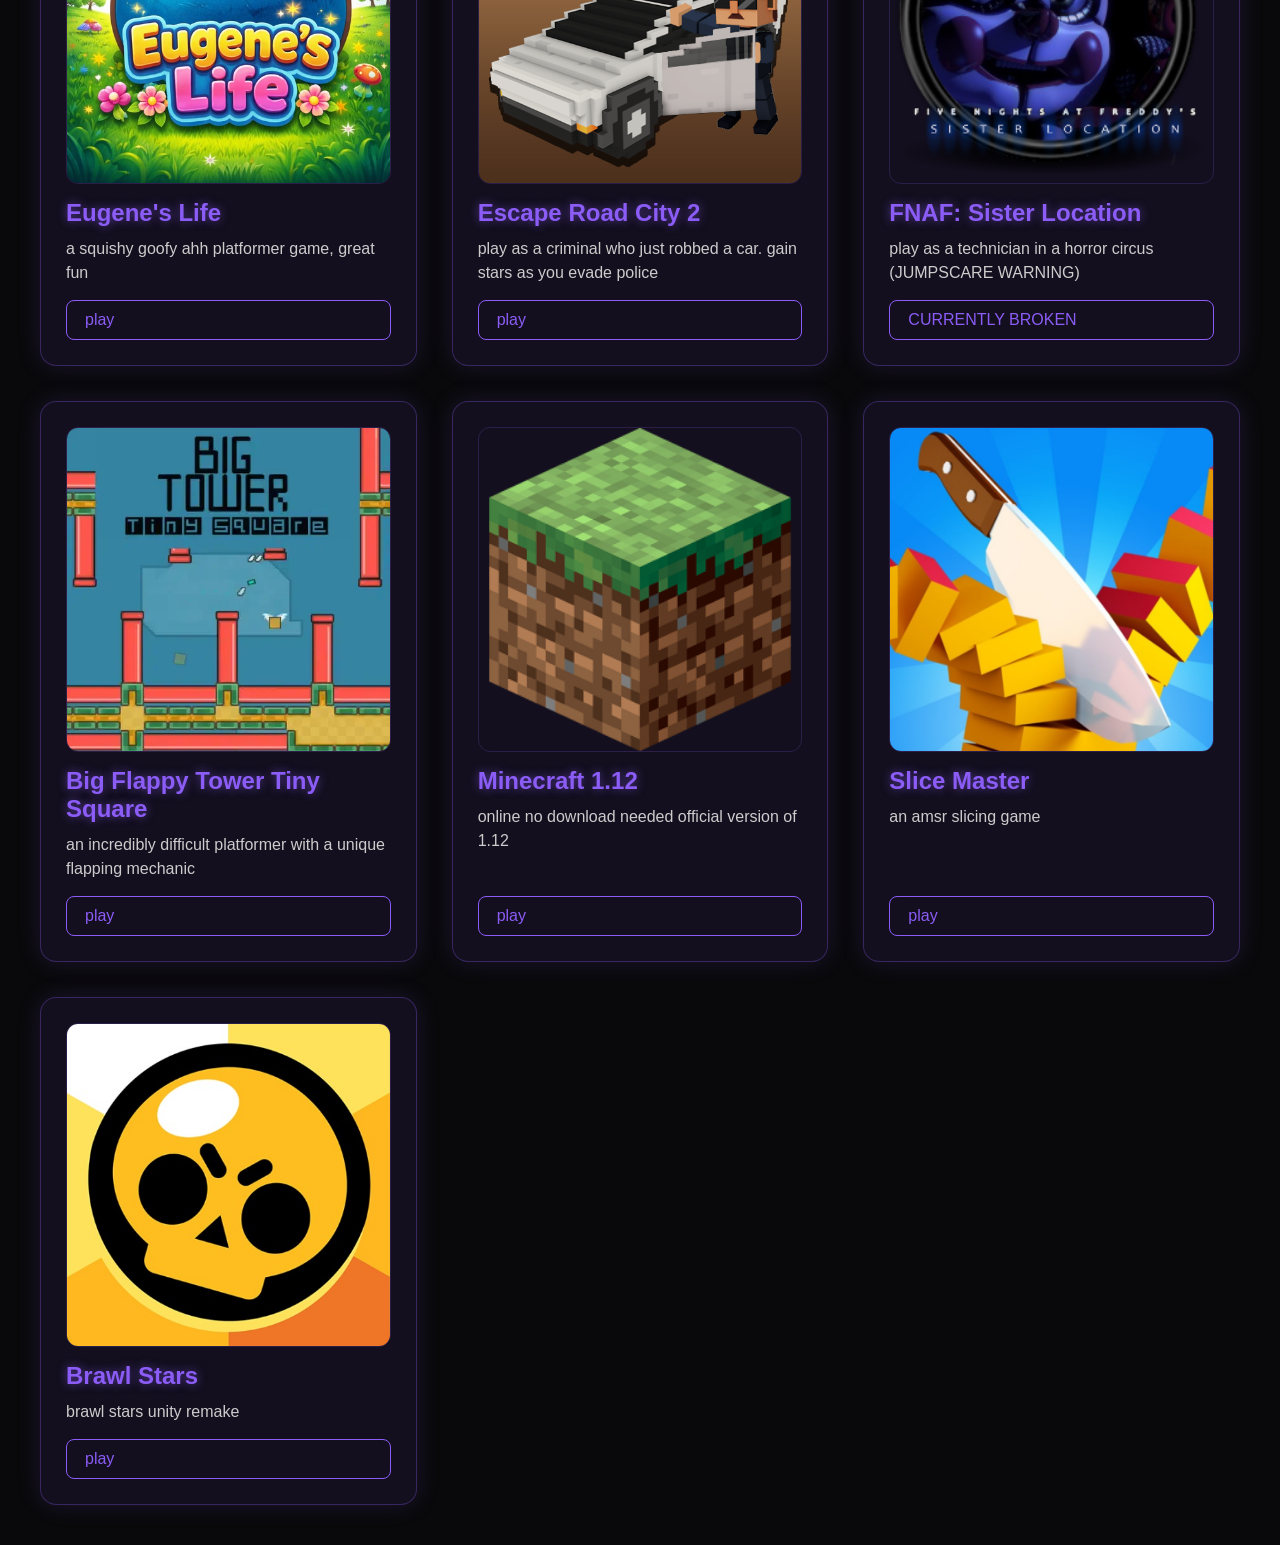
==== commit 52a2de29: "added brawl stars" ====
--- a/games/index.html
+++ b/games/index.html
@@ -221,9 +221,15 @@
                 <a href="/games/slicemaster/" class="button">play</a>
             </div>
 
+	    <div class="card">
+                <img src="/images/games/brawlstars.jpg" alt="Brawl Stars">
+	        <h2>Brawl Stars</h2>
+                <p>brawl stars unity remake</p>
+                <a href="/games/brawlstars/" class="button">play</a>
+            </div>
+
         </section>
 
     </main>
-    <script src="/music-player.js"></script>
 </body>
 </html>
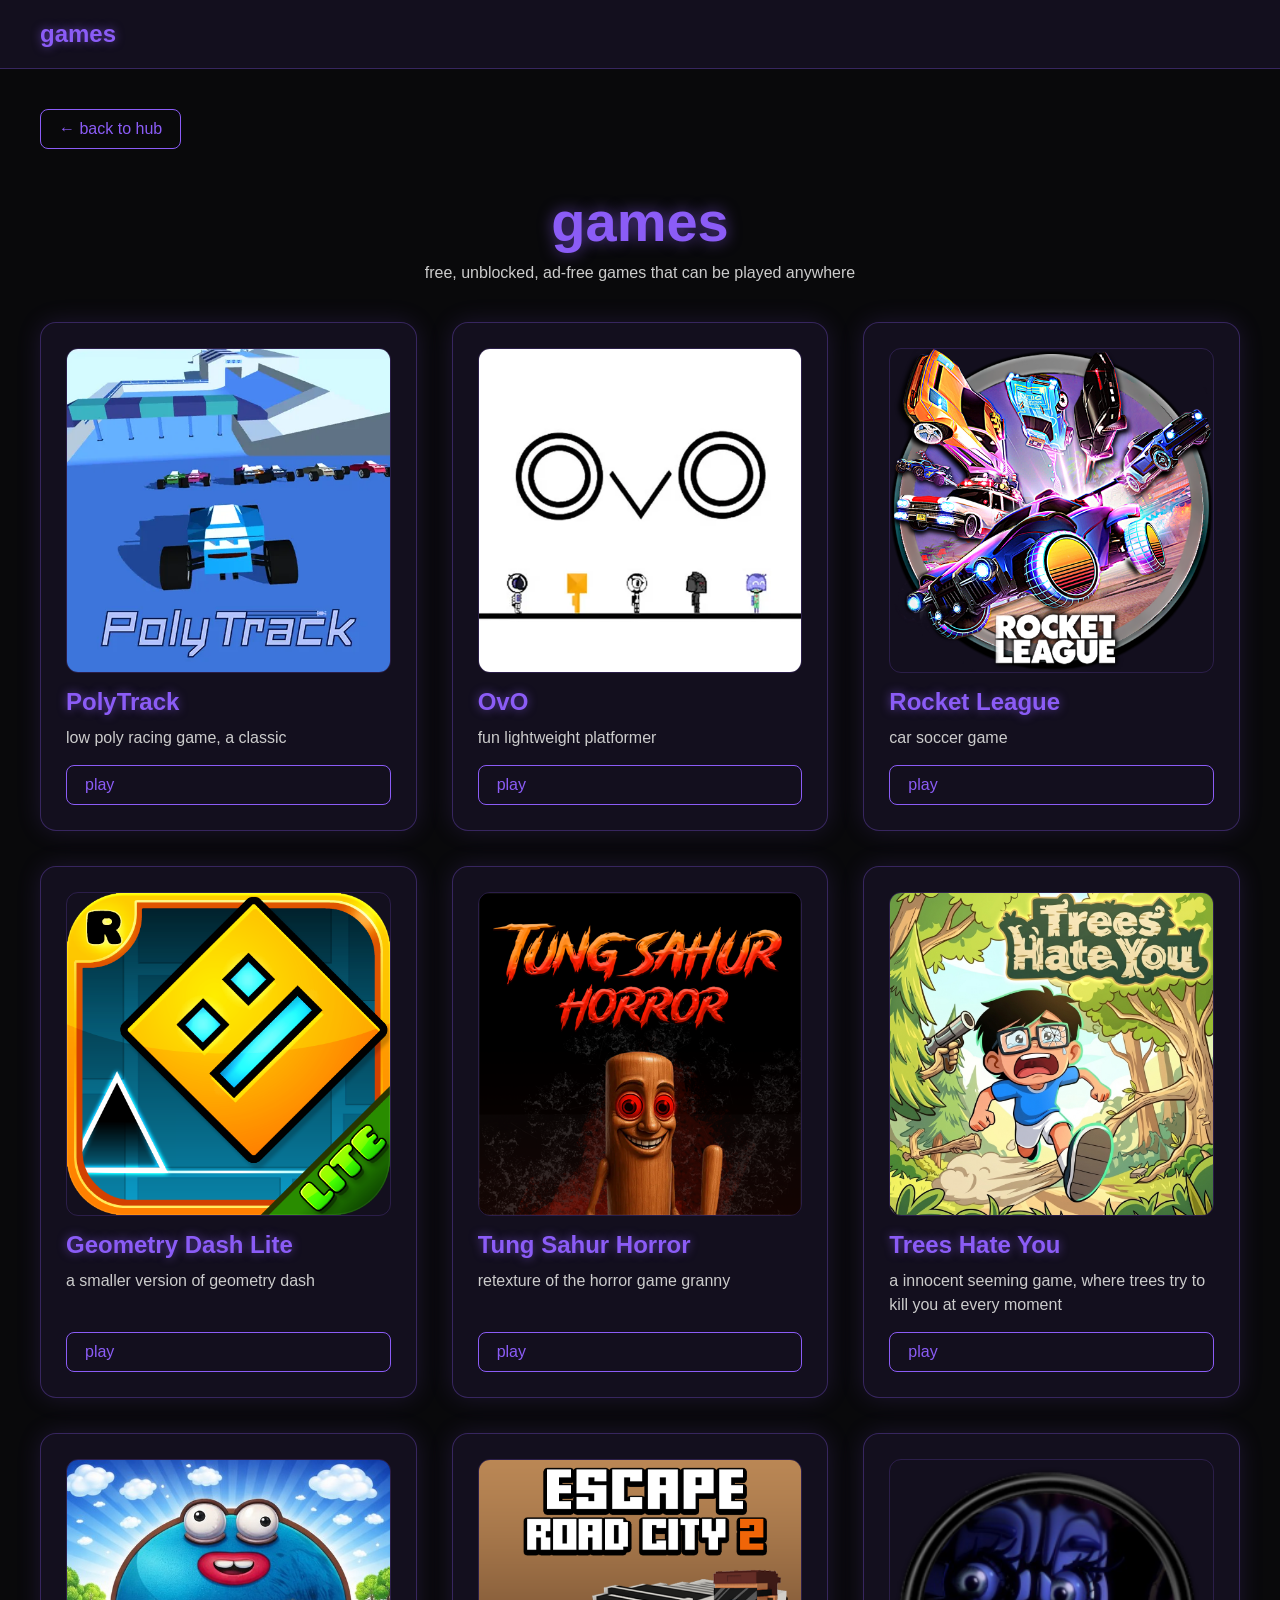
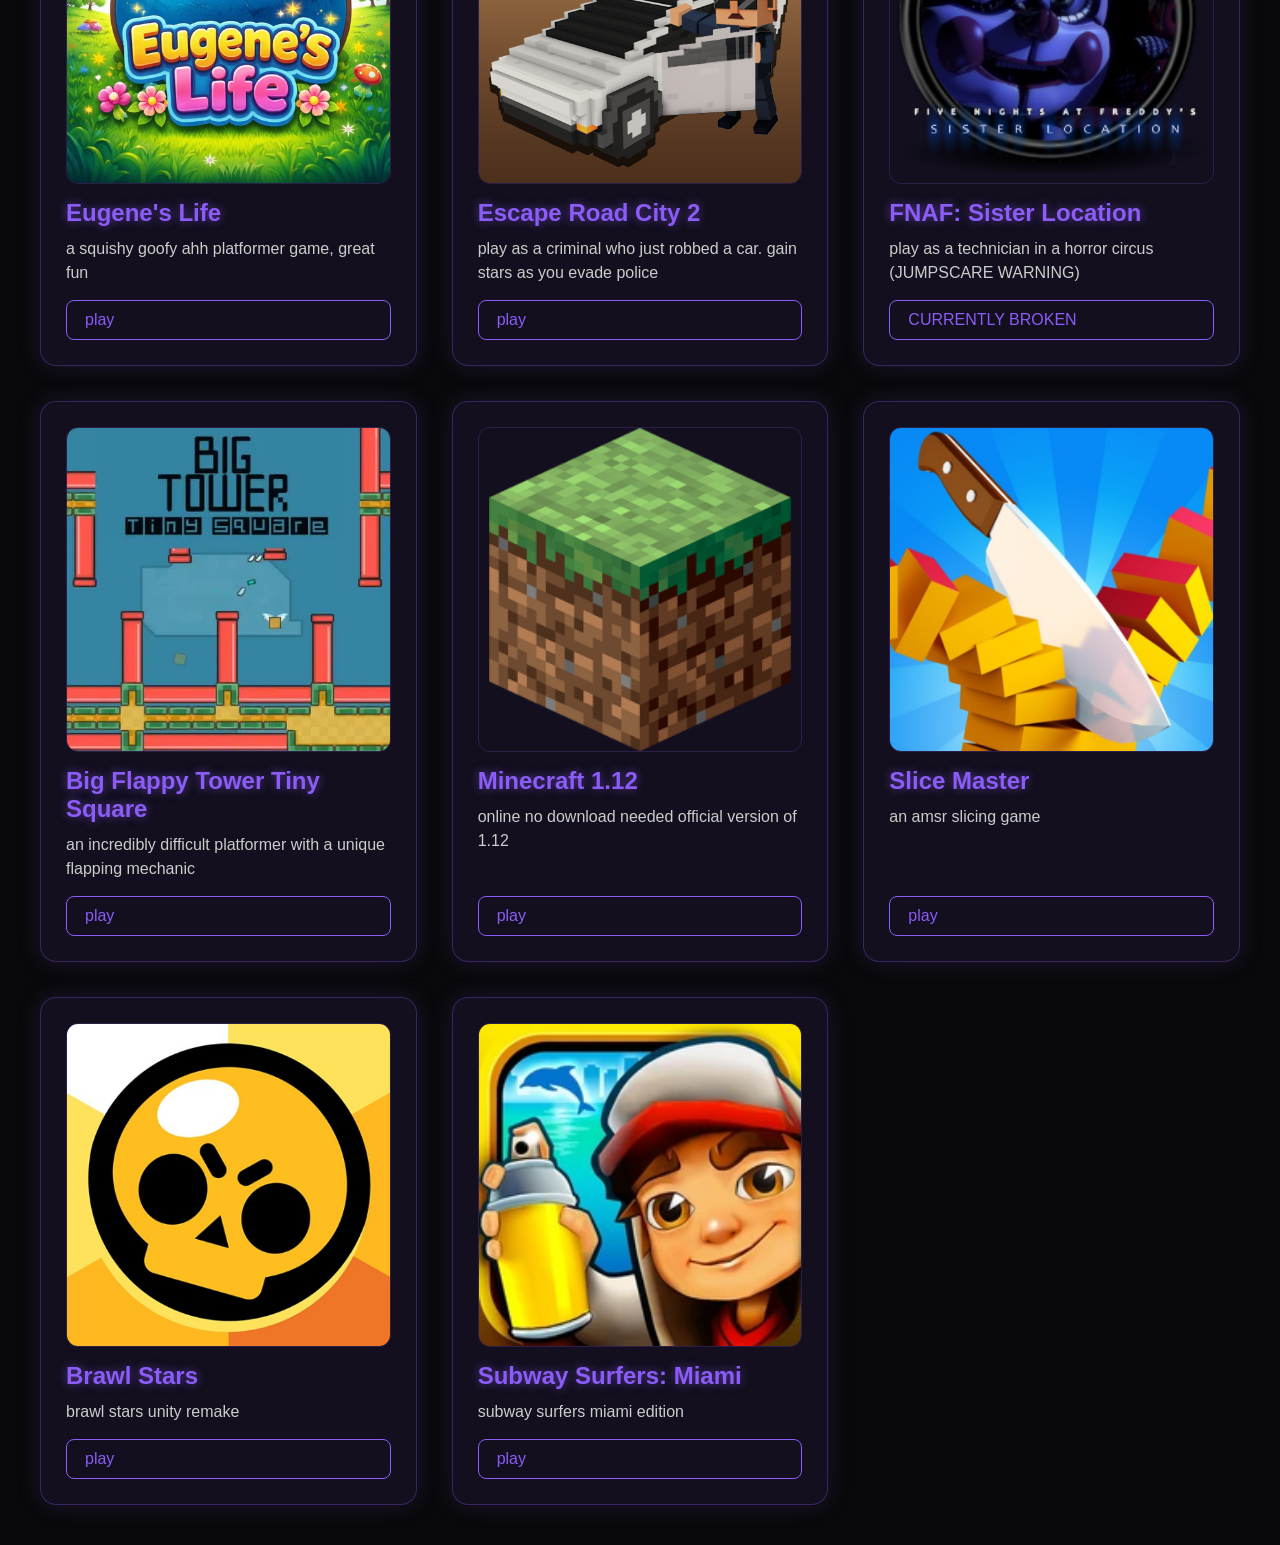
==== commit 022c62af: "added subway surfers" ====
--- a/games/index.html
+++ b/games/index.html
@@ -228,6 +228,13 @@
                 <a href="/games/brawlstars/" class="button">play</a>
             </div>
 
+	    <div class="card">
+                <img src="/images/games/subwaysurfers.webp" alt="Subway Surfers: Miami">
+	        <h2>Subway Surfers: Miami</h2>
+                <p>subway surfers miami edition</p>
+                <a href="/games/subwaysurfers/" class="button">play</a>
+            </div>
+
         </section>
 
     </main>
